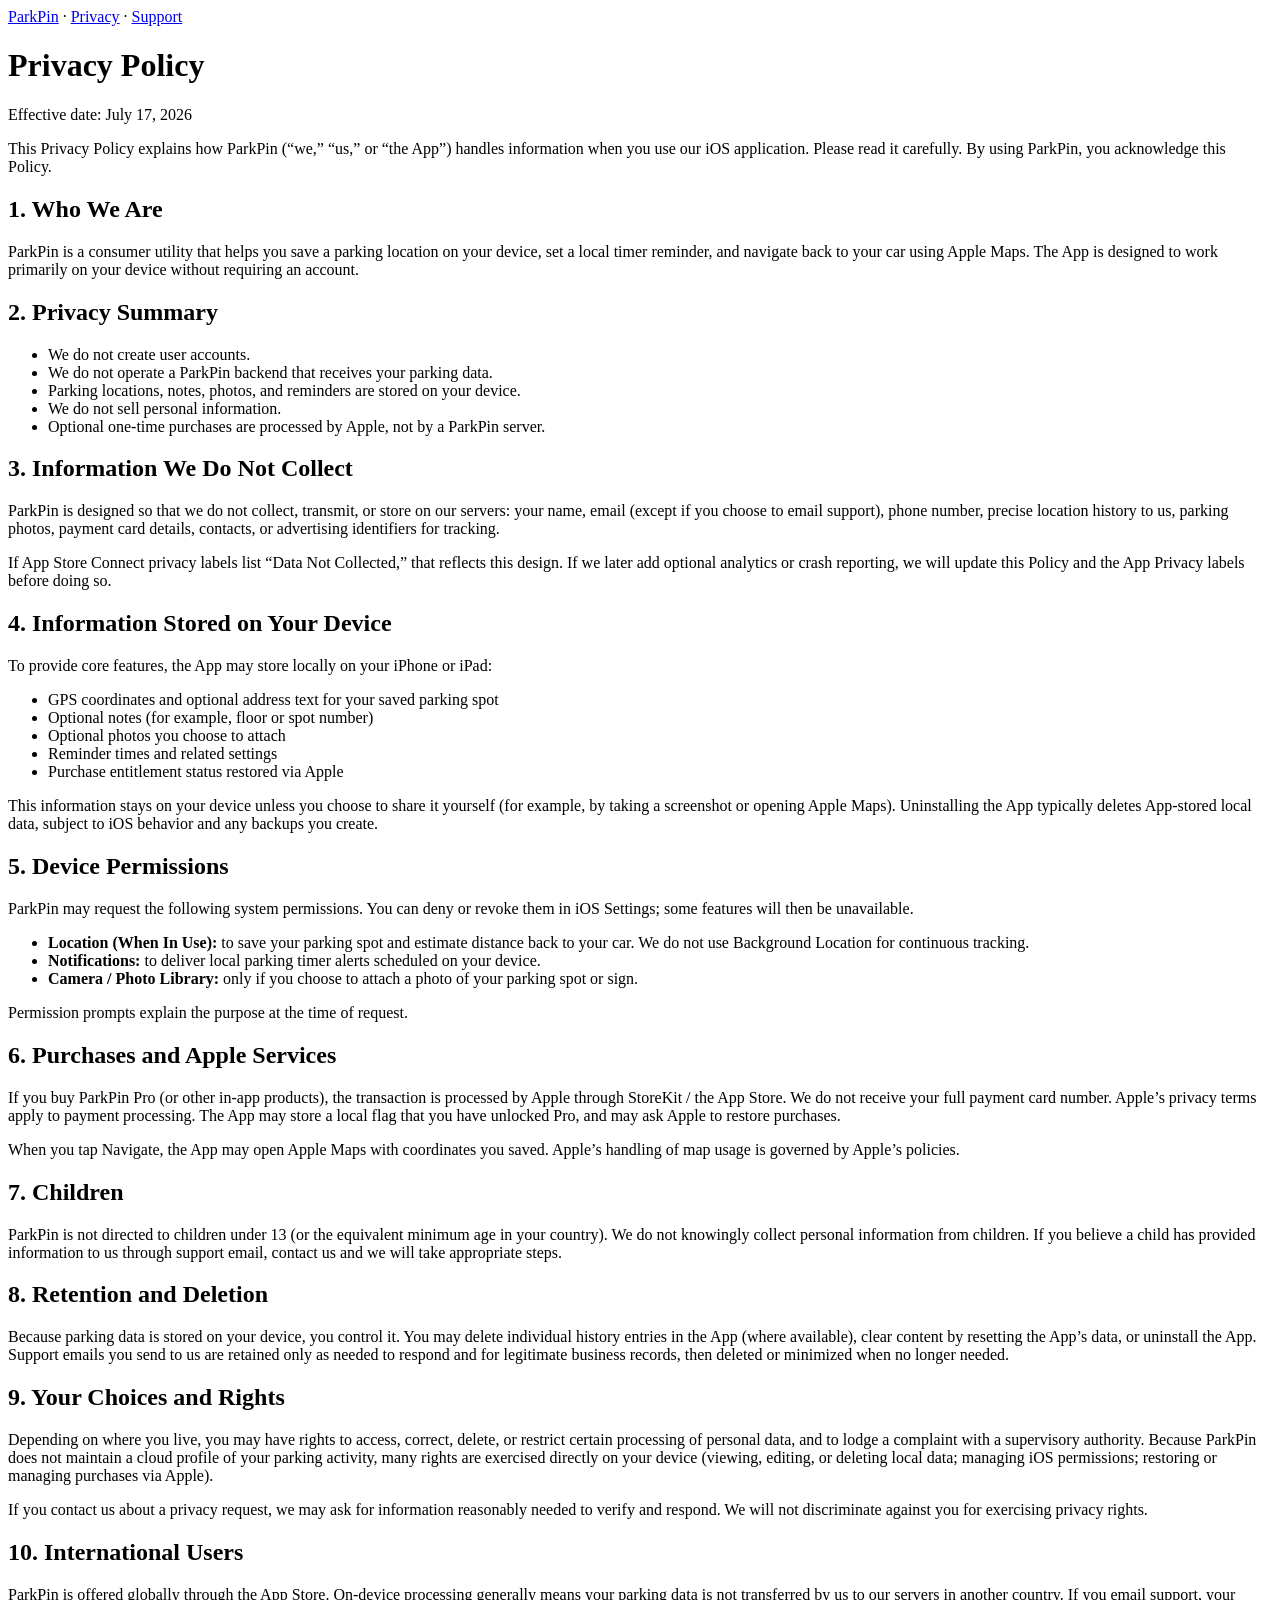
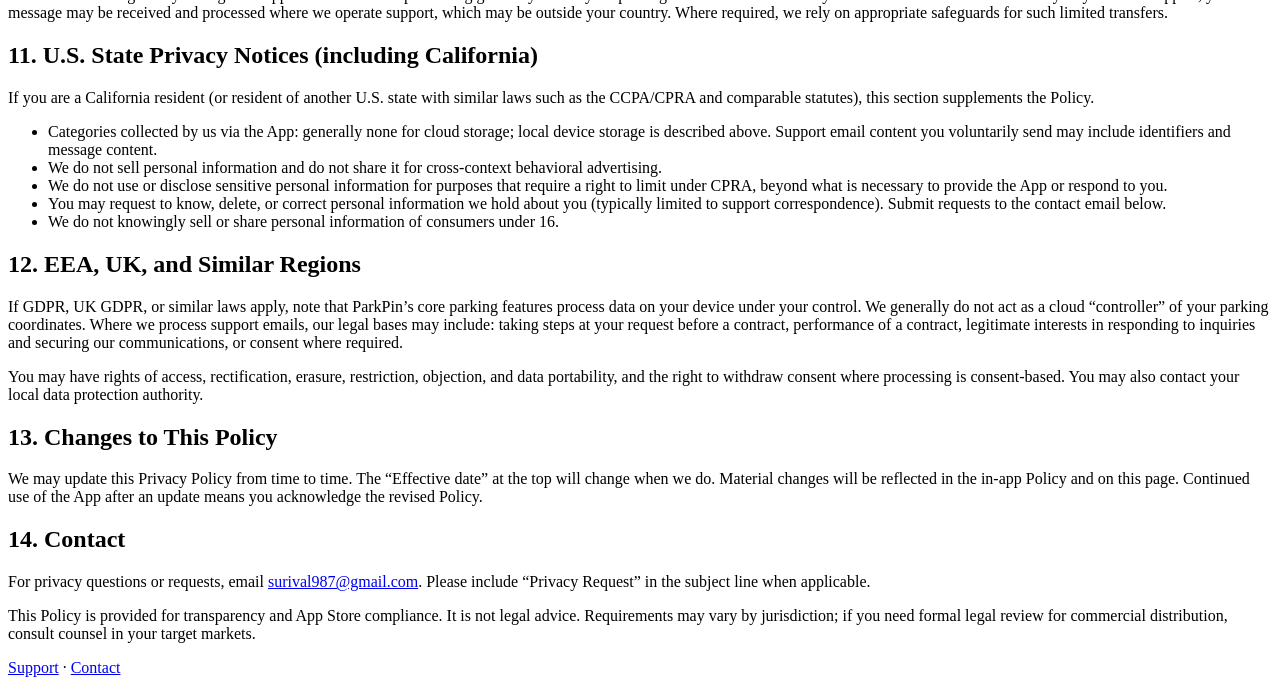
==== privacy.html @ 9cef4dd3 "Add files via upload first commit" ====
<!DOCTYPE html>
<html lang="en">
<head>
  <meta charset="utf-8" />
  <meta name="viewport" content="width=device-width, initial-scale=1" />
  <title>ParkPin — Privacy Policy</title>
  <meta name="description" content="Privacy Policy for ParkPin iOS app. On-device parking data, no account, no ParkPin backend." />
  <link rel="stylesheet" href="styles.css" />
</head>
<body>
  <main class="wrap">
    <nav class="nav">
      <a href="index.html">ParkPin</a>
      <span>·</span>
      <a href="privacy.html" aria-current="page">Privacy</a>
      <span>·</span>
      <a href="support.html">Support</a>
    </nav>

    <h1>Privacy Policy</h1>
    <p class="meta">Effective date: July 17, 2026</p>
    <p>This Privacy Policy explains how ParkPin (“we,” “us,” or “the App”) handles information when you use our iOS application. Please read it carefully. By using ParkPin, you acknowledge this Policy.</p>

    <h2>1. Who We Are</h2>
    <p>ParkPin is a consumer utility that helps you save a parking location on your device, set a local timer reminder, and navigate back to your car using Apple Maps. The App is designed to work primarily on your device without requiring an account.</p>

    <h2>2. Privacy Summary</h2>
    <ul>
      <li>We do not create user accounts.</li>
      <li>We do not operate a ParkPin backend that receives your parking data.</li>
      <li>Parking locations, notes, photos, and reminders are stored on your device.</li>
      <li>We do not sell personal information.</li>
      <li>Optional one-time purchases are processed by Apple, not by a ParkPin server.</li>
    </ul>

    <h2>3. Information We Do Not Collect</h2>
    <p>ParkPin is designed so that we do not collect, transmit, or store on our servers: your name, email (except if you choose to email support), phone number, precise location history to us, parking photos, payment card details, contacts, or advertising identifiers for tracking.</p>
    <p>If App Store Connect privacy labels list “Data Not Collected,” that reflects this design. If we later add optional analytics or crash reporting, we will update this Policy and the App Privacy labels before doing so.</p>

    <h2>4. Information Stored on Your Device</h2>
    <p>To provide core features, the App may store locally on your iPhone or iPad:</p>
    <ul>
      <li>GPS coordinates and optional address text for your saved parking spot</li>
      <li>Optional notes (for example, floor or spot number)</li>
      <li>Optional photos you choose to attach</li>
      <li>Reminder times and related settings</li>
      <li>Purchase entitlement status restored via Apple</li>
    </ul>
    <p>This information stays on your device unless you choose to share it yourself (for example, by taking a screenshot or opening Apple Maps). Uninstalling the App typically deletes App-stored local data, subject to iOS behavior and any backups you create.</p>

    <h2>5. Device Permissions</h2>
    <p>ParkPin may request the following system permissions. You can deny or revoke them in iOS Settings; some features will then be unavailable.</p>
    <ul>
      <li><strong>Location (When In Use):</strong> to save your parking spot and estimate distance back to your car. We do not use Background Location for continuous tracking.</li>
      <li><strong>Notifications:</strong> to deliver local parking timer alerts scheduled on your device.</li>
      <li><strong>Camera / Photo Library:</strong> only if you choose to attach a photo of your parking spot or sign.</li>
    </ul>
    <p>Permission prompts explain the purpose at the time of request.</p>

    <h2>6. Purchases and Apple Services</h2>
    <p>If you buy ParkPin Pro (or other in-app products), the transaction is processed by Apple through StoreKit / the App Store. We do not receive your full payment card number. Apple’s privacy terms apply to payment processing. The App may store a local flag that you have unlocked Pro, and may ask Apple to restore purchases.</p>
    <p>When you tap Navigate, the App may open Apple Maps with coordinates you saved. Apple’s handling of map usage is governed by Apple’s policies.</p>

    <h2>7. Children</h2>
    <p>ParkPin is not directed to children under 13 (or the equivalent minimum age in your country). We do not knowingly collect personal information from children. If you believe a child has provided information to us through support email, contact us and we will take appropriate steps.</p>

    <h2>8. Retention and Deletion</h2>
    <p>Because parking data is stored on your device, you control it. You may delete individual history entries in the App (where available), clear content by resetting the App’s data, or uninstall the App. Support emails you send to us are retained only as needed to respond and for legitimate business records, then deleted or minimized when no longer needed.</p>

    <h2>9. Your Choices and Rights</h2>
    <p>Depending on where you live, you may have rights to access, correct, delete, or restrict certain processing of personal data, and to lodge a complaint with a supervisory authority. Because ParkPin does not maintain a cloud profile of your parking activity, many rights are exercised directly on your device (viewing, editing, or deleting local data; managing iOS permissions; restoring or managing purchases via Apple).</p>
    <p>If you contact us about a privacy request, we may ask for information reasonably needed to verify and respond. We will not discriminate against you for exercising privacy rights.</p>

    <h2>10. International Users</h2>
    <p>ParkPin is offered globally through the App Store. On-device processing generally means your parking data is not transferred by us to our servers in another country. If you email support, your message may be received and processed where we operate support, which may be outside your country. Where required, we rely on appropriate safeguards for such limited transfers.</p>

    <h2>11. U.S. State Privacy Notices (including California)</h2>
    <p>If you are a California resident (or resident of another U.S. state with similar laws such as the CCPA/CPRA and comparable statutes), this section supplements the Policy.</p>
    <ul>
      <li>Categories collected by us via the App: generally none for cloud storage; local device storage is described above. Support email content you voluntarily send may include identifiers and message content.</li>
      <li>We do not sell personal information and do not share it for cross-context behavioral advertising.</li>
      <li>We do not use or disclose sensitive personal information for purposes that require a right to limit under CPRA, beyond what is necessary to provide the App or respond to you.</li>
      <li>You may request to know, delete, or correct personal information we hold about you (typically limited to support correspondence). Submit requests to the contact email below.</li>
      <li>We do not knowingly sell or share personal information of consumers under 16.</li>
    </ul>

    <h2>12. EEA, UK, and Similar Regions</h2>
    <p>If GDPR, UK GDPR, or similar laws apply, note that ParkPin’s core parking features process data on your device under your control. We generally do not act as a cloud “controller” of your parking coordinates. Where we process support emails, our legal bases may include: taking steps at your request before a contract, performance of a contract, legitimate interests in responding to inquiries and securing our communications, or consent where required.</p>
    <p>You may have rights of access, rectification, erasure, restriction, objection, and data portability, and the right to withdraw consent where processing is consent-based. You may also contact your local data protection authority.</p>

    <h2>13. Changes to This Policy</h2>
    <p>We may update this Privacy Policy from time to time. The “Effective date” at the top will change when we do. Material changes will be reflected in the in-app Policy and on this page. Continued use of the App after an update means you acknowledge the revised Policy.</p>

    <h2>14. Contact</h2>
    <p>For privacy questions or requests, email <a href="mailto:surival987@gmail.com">surival987@gmail.com</a>. Please include “Privacy Request” in the subject line when applicable.</p>

    <p class="disclaimer">This Policy is provided for transparency and App Store compliance. It is not legal advice. Requirements may vary by jurisdiction; if you need formal legal review for commercial distribution, consult counsel in your target markets.</p>

    <footer>
      <a href="support.html">Support</a> ·
      <a href="mailto:surival987@gmail.com">Contact</a>
    </footer>
  </main>
</body>
</html>
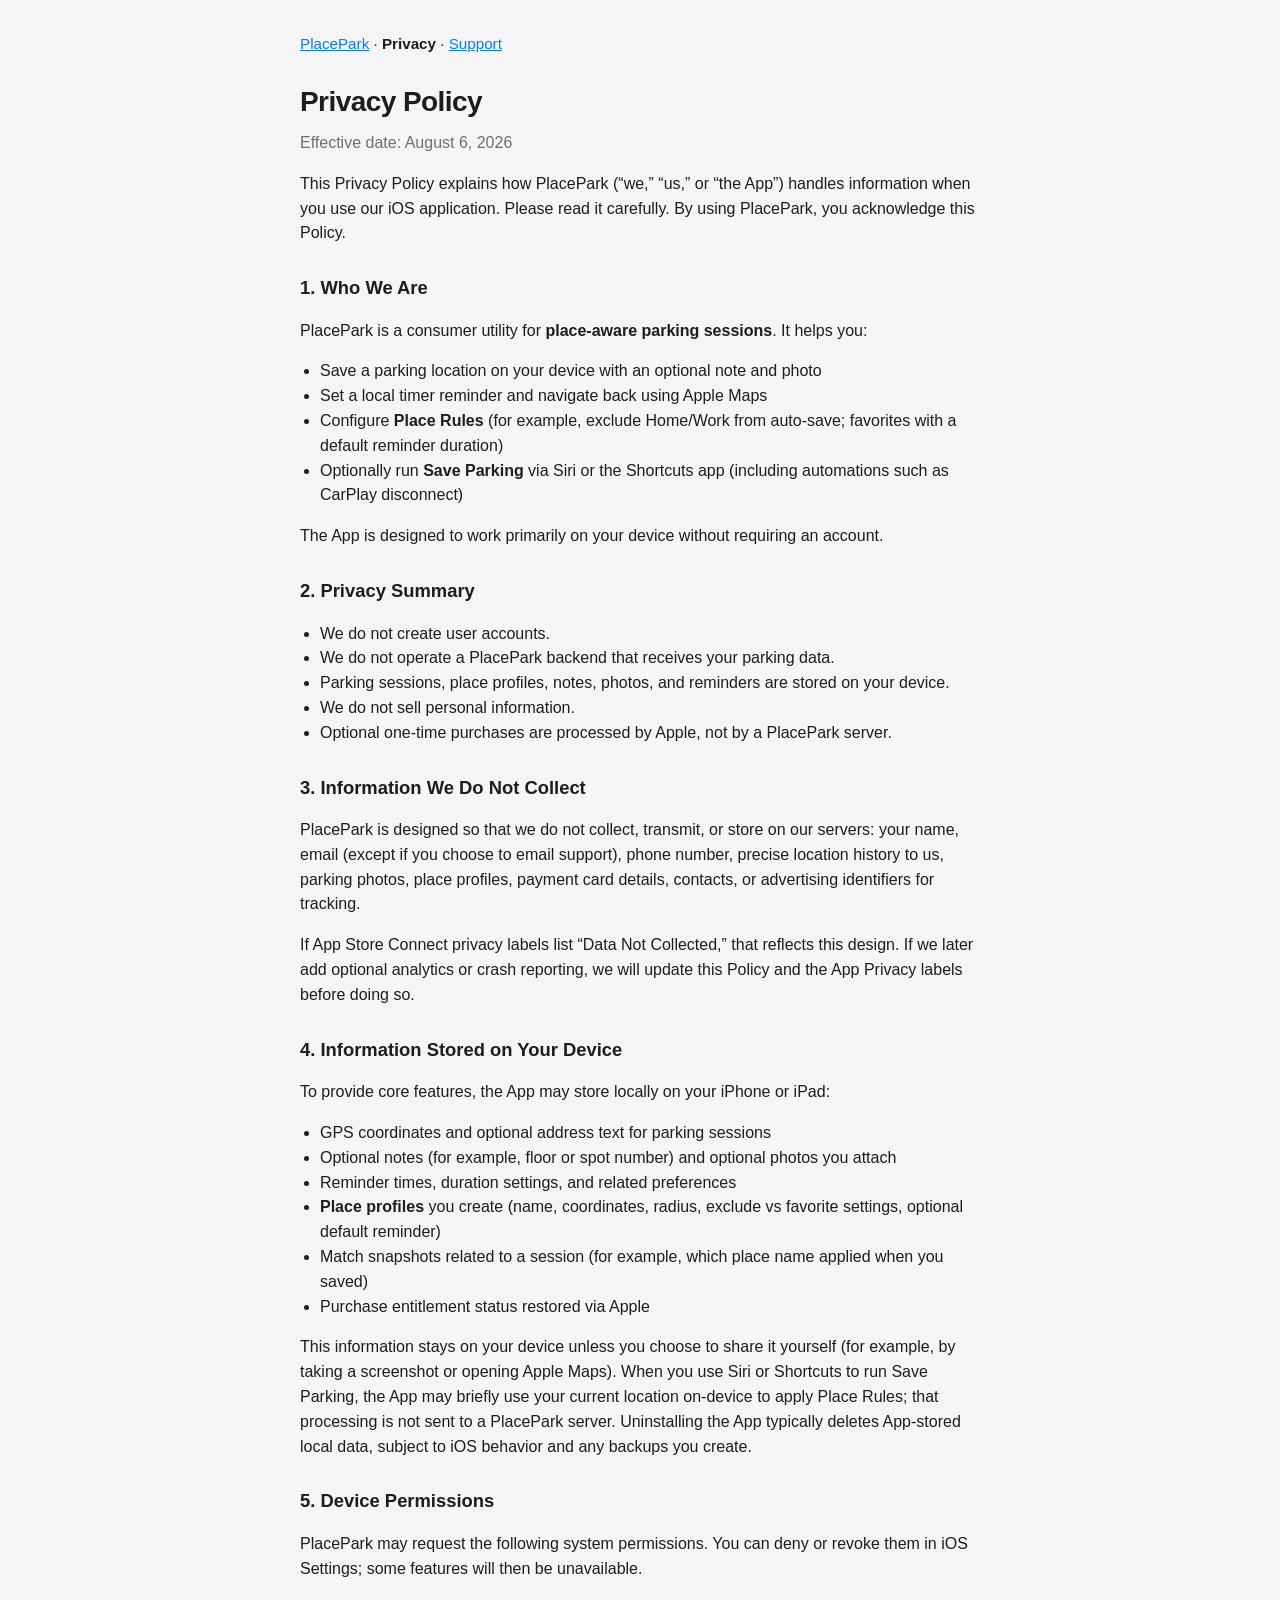
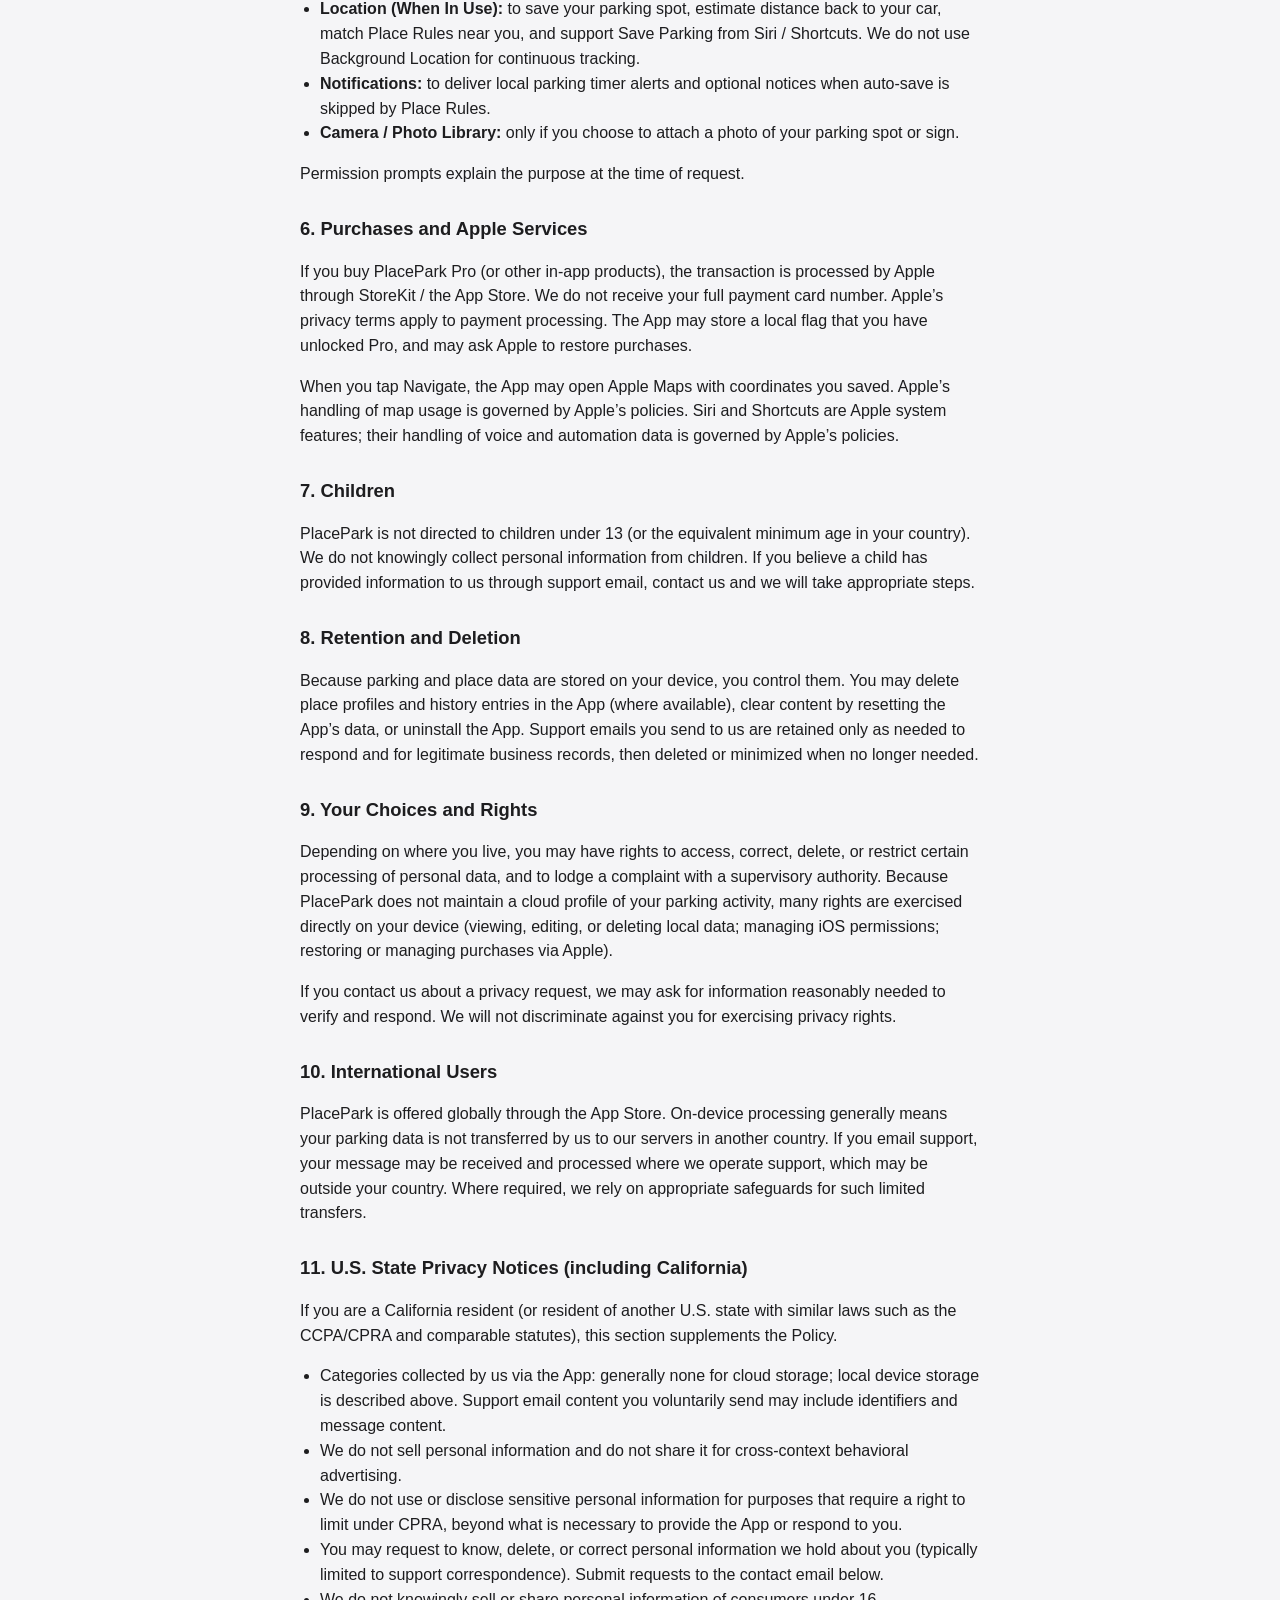
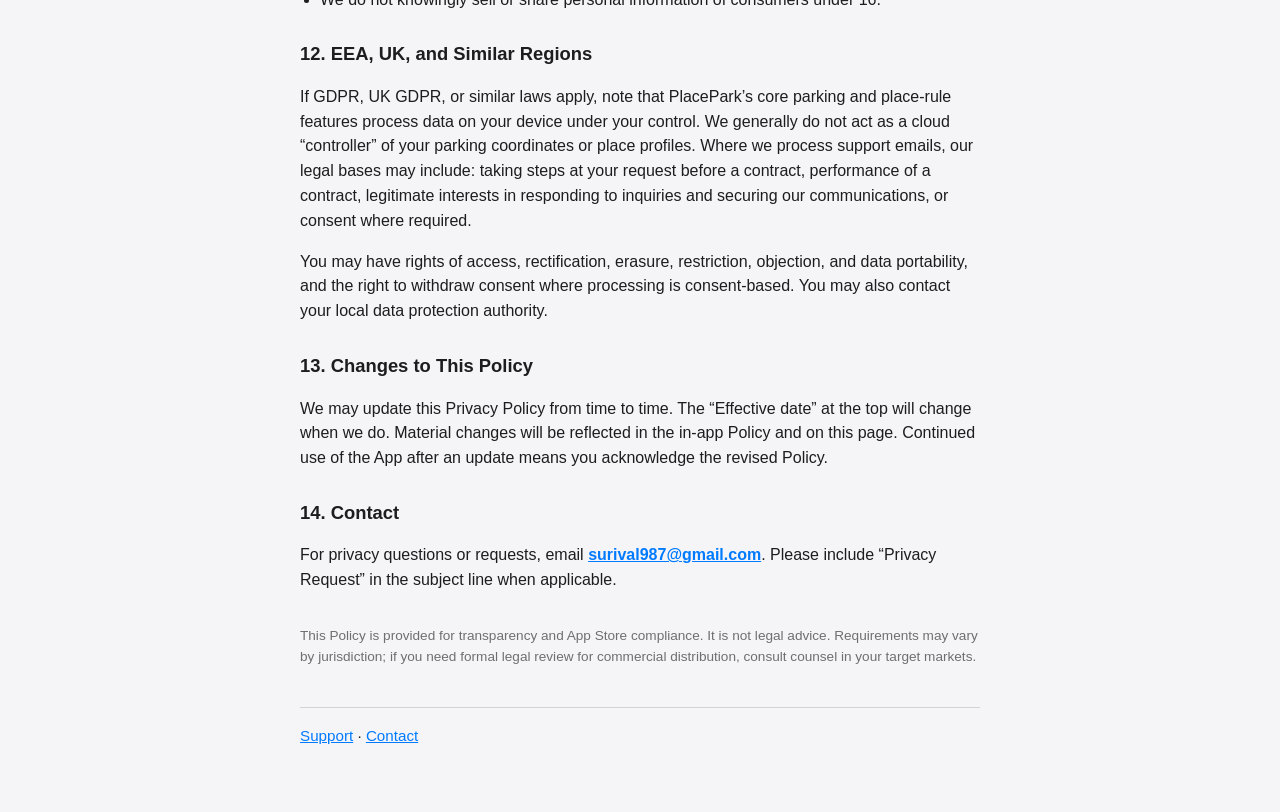
==== commit 3b54011c: "Add files via upload update。new" ====
--- a/privacy.html
+++ b/privacy.html
@@ -3,14 +3,14 @@
 <head>
   <meta charset="utf-8" />
   <meta name="viewport" content="width=device-width, initial-scale=1" />
-  <title>ParkPin — Privacy Policy</title>
-  <meta name="description" content="Privacy Policy for ParkPin iOS app. On-device parking data, no account, no ParkPin backend." />
+  <title>PlacePark — Privacy Policy</title>
+  <meta name="description" content="Privacy Policy for PlacePark iOS app. Place-aware parking sessions, on-device place rules, no account, no PlacePark backend." />
   <link rel="stylesheet" href="styles.css" />
 </head>
 <body>
   <main class="wrap">
     <nav class="nav">
-      <a href="index.html">ParkPin</a>
+      <a href="index.html">PlacePark</a>
       <span>·</span>
       <a href="privacy.html" aria-current="page">Privacy</a>
       <span>·</span>
@@ -18,61 +18,69 @@
     </nav>
 
     <h1>Privacy Policy</h1>
-    <p class="meta">Effective date: July 17, 2026</p>
-    <p>This Privacy Policy explains how ParkPin (“we,” “us,” or “the App”) handles information when you use our iOS application. Please read it carefully. By using ParkPin, you acknowledge this Policy.</p>
+    <p class="meta">Effective date: August 6, 2026</p>
+    <p>This Privacy Policy explains how PlacePark (“we,” “us,” or “the App”) handles information when you use our iOS application. Please read it carefully. By using PlacePark, you acknowledge this Policy.</p>
 
     <h2>1. Who We Are</h2>
-    <p>ParkPin is a consumer utility that helps you save a parking location on your device, set a local timer reminder, and navigate back to your car using Apple Maps. The App is designed to work primarily on your device without requiring an account.</p>
+    <p>PlacePark is a consumer utility for <strong>place-aware parking sessions</strong>. It helps you:</p>
+    <ul>
+      <li>Save a parking location on your device with an optional note and photo</li>
+      <li>Set a local timer reminder and navigate back using Apple Maps</li>
+      <li>Configure <strong>Place Rules</strong> (for example, exclude Home/Work from auto-save; favorites with a default reminder duration)</li>
+      <li>Optionally run <strong>Save Parking</strong> via Siri or the Shortcuts app (including automations such as CarPlay disconnect)</li>
+    </ul>
+    <p>The App is designed to work primarily on your device without requiring an account.</p>
 
     <h2>2. Privacy Summary</h2>
     <ul>
       <li>We do not create user accounts.</li>
-      <li>We do not operate a ParkPin backend that receives your parking data.</li>
-      <li>Parking locations, notes, photos, and reminders are stored on your device.</li>
+      <li>We do not operate a PlacePark backend that receives your parking data.</li>
+      <li>Parking sessions, place profiles, notes, photos, and reminders are stored on your device.</li>
       <li>We do not sell personal information.</li>
-      <li>Optional one-time purchases are processed by Apple, not by a ParkPin server.</li>
+      <li>Optional one-time purchases are processed by Apple, not by a PlacePark server.</li>
     </ul>
 
     <h2>3. Information We Do Not Collect</h2>
-    <p>ParkPin is designed so that we do not collect, transmit, or store on our servers: your name, email (except if you choose to email support), phone number, precise location history to us, parking photos, payment card details, contacts, or advertising identifiers for tracking.</p>
+    <p>PlacePark is designed so that we do not collect, transmit, or store on our servers: your name, email (except if you choose to email support), phone number, precise location history to us, parking photos, place profiles, payment card details, contacts, or advertising identifiers for tracking.</p>
     <p>If App Store Connect privacy labels list “Data Not Collected,” that reflects this design. If we later add optional analytics or crash reporting, we will update this Policy and the App Privacy labels before doing so.</p>
 
     <h2>4. Information Stored on Your Device</h2>
     <p>To provide core features, the App may store locally on your iPhone or iPad:</p>
     <ul>
-      <li>GPS coordinates and optional address text for your saved parking spot</li>
-      <li>Optional notes (for example, floor or spot number)</li>
-      <li>Optional photos you choose to attach</li>
-      <li>Reminder times and related settings</li>
+      <li>GPS coordinates and optional address text for parking sessions</li>
+      <li>Optional notes (for example, floor or spot number) and optional photos you attach</li>
+      <li>Reminder times, duration settings, and related preferences</li>
+      <li><strong>Place profiles</strong> you create (name, coordinates, radius, exclude vs favorite settings, optional default reminder)</li>
+      <li>Match snapshots related to a session (for example, which place name applied when you saved)</li>
       <li>Purchase entitlement status restored via Apple</li>
     </ul>
-    <p>This information stays on your device unless you choose to share it yourself (for example, by taking a screenshot or opening Apple Maps). Uninstalling the App typically deletes App-stored local data, subject to iOS behavior and any backups you create.</p>
+    <p>This information stays on your device unless you choose to share it yourself (for example, by taking a screenshot or opening Apple Maps). When you use Siri or Shortcuts to run Save Parking, the App may briefly use your current location on-device to apply Place Rules; that processing is not sent to a PlacePark server. Uninstalling the App typically deletes App-stored local data, subject to iOS behavior and any backups you create.</p>
 
     <h2>5. Device Permissions</h2>
-    <p>ParkPin may request the following system permissions. You can deny or revoke them in iOS Settings; some features will then be unavailable.</p>
+    <p>PlacePark may request the following system permissions. You can deny or revoke them in iOS Settings; some features will then be unavailable.</p>
     <ul>
-      <li><strong>Location (When In Use):</strong> to save your parking spot and estimate distance back to your car. We do not use Background Location for continuous tracking.</li>
-      <li><strong>Notifications:</strong> to deliver local parking timer alerts scheduled on your device.</li>
+      <li><strong>Location (When In Use):</strong> to save your parking spot, estimate distance back to your car, match Place Rules near you, and support Save Parking from Siri / Shortcuts. We do not use Background Location for continuous tracking.</li>
+      <li><strong>Notifications:</strong> to deliver local parking timer alerts and optional notices when auto-save is skipped by Place Rules.</li>
       <li><strong>Camera / Photo Library:</strong> only if you choose to attach a photo of your parking spot or sign.</li>
     </ul>
     <p>Permission prompts explain the purpose at the time of request.</p>
 
     <h2>6. Purchases and Apple Services</h2>
-    <p>If you buy ParkPin Pro (or other in-app products), the transaction is processed by Apple through StoreKit / the App Store. We do not receive your full payment card number. Apple’s privacy terms apply to payment processing. The App may store a local flag that you have unlocked Pro, and may ask Apple to restore purchases.</p>
-    <p>When you tap Navigate, the App may open Apple Maps with coordinates you saved. Apple’s handling of map usage is governed by Apple’s policies.</p>
+    <p>If you buy PlacePark Pro (or other in-app products), the transaction is processed by Apple through StoreKit / the App Store. We do not receive your full payment card number. Apple’s privacy terms apply to payment processing. The App may store a local flag that you have unlocked Pro, and may ask Apple to restore purchases.</p>
+    <p>When you tap Navigate, the App may open Apple Maps with coordinates you saved. Apple’s handling of map usage is governed by Apple’s policies. Siri and Shortcuts are Apple system features; their handling of voice and automation data is governed by Apple’s policies.</p>
 
     <h2>7. Children</h2>
-    <p>ParkPin is not directed to children under 13 (or the equivalent minimum age in your country). We do not knowingly collect personal information from children. If you believe a child has provided information to us through support email, contact us and we will take appropriate steps.</p>
+    <p>PlacePark is not directed to children under 13 (or the equivalent minimum age in your country). We do not knowingly collect personal information from children. If you believe a child has provided information to us through support email, contact us and we will take appropriate steps.</p>
 
     <h2>8. Retention and Deletion</h2>
-    <p>Because parking data is stored on your device, you control it. You may delete individual history entries in the App (where available), clear content by resetting the App’s data, or uninstall the App. Support emails you send to us are retained only as needed to respond and for legitimate business records, then deleted or minimized when no longer needed.</p>
+    <p>Because parking and place data are stored on your device, you control them. You may delete place profiles and history entries in the App (where available), clear content by resetting the App’s data, or uninstall the App. Support emails you send to us are retained only as needed to respond and for legitimate business records, then deleted or minimized when no longer needed.</p>
 
     <h2>9. Your Choices and Rights</h2>
-    <p>Depending on where you live, you may have rights to access, correct, delete, or restrict certain processing of personal data, and to lodge a complaint with a supervisory authority. Because ParkPin does not maintain a cloud profile of your parking activity, many rights are exercised directly on your device (viewing, editing, or deleting local data; managing iOS permissions; restoring or managing purchases via Apple).</p>
+    <p>Depending on where you live, you may have rights to access, correct, delete, or restrict certain processing of personal data, and to lodge a complaint with a supervisory authority. Because PlacePark does not maintain a cloud profile of your parking activity, many rights are exercised directly on your device (viewing, editing, or deleting local data; managing iOS permissions; restoring or managing purchases via Apple).</p>
     <p>If you contact us about a privacy request, we may ask for information reasonably needed to verify and respond. We will not discriminate against you for exercising privacy rights.</p>
 
     <h2>10. International Users</h2>
-    <p>ParkPin is offered globally through the App Store. On-device processing generally means your parking data is not transferred by us to our servers in another country. If you email support, your message may be received and processed where we operate support, which may be outside your country. Where required, we rely on appropriate safeguards for such limited transfers.</p>
+    <p>PlacePark is offered globally through the App Store. On-device processing generally means your parking data is not transferred by us to our servers in another country. If you email support, your message may be received and processed where we operate support, which may be outside your country. Where required, we rely on appropriate safeguards for such limited transfers.</p>
 
     <h2>11. U.S. State Privacy Notices (including California)</h2>
     <p>If you are a California resident (or resident of another U.S. state with similar laws such as the CCPA/CPRA and comparable statutes), this section supplements the Policy.</p>
@@ -85,14 +93,14 @@
     </ul>
 
     <h2>12. EEA, UK, and Similar Regions</h2>
-    <p>If GDPR, UK GDPR, or similar laws apply, note that ParkPin’s core parking features process data on your device under your control. We generally do not act as a cloud “controller” of your parking coordinates. Where we process support emails, our legal bases may include: taking steps at your request before a contract, performance of a contract, legitimate interests in responding to inquiries and securing our communications, or consent where required.</p>
+    <p>If GDPR, UK GDPR, or similar laws apply, note that PlacePark’s core parking and place-rule features process data on your device under your control. We generally do not act as a cloud “controller” of your parking coordinates or place profiles. Where we process support emails, our legal bases may include: taking steps at your request before a contract, performance of a contract, legitimate interests in responding to inquiries and securing our communications, or consent where required.</p>
     <p>You may have rights of access, rectification, erasure, restriction, objection, and data portability, and the right to withdraw consent where processing is consent-based. You may also contact your local data protection authority.</p>
 
     <h2>13. Changes to This Policy</h2>
     <p>We may update this Privacy Policy from time to time. The “Effective date” at the top will change when we do. Material changes will be reflected in the in-app Policy and on this page. Continued use of the App after an update means you acknowledge the revised Policy.</p>
 
     <h2>14. Contact</h2>
-    <p>For privacy questions or requests, email <a href="mailto:surival987@gmail.com">surival987@gmail.com</a>. Please include “Privacy Request” in the subject line when applicable.</p>
+    <p>For privacy questions or requests, email <a href="mailto:surival987@gmail.com"><strong>surival987@gmail.com</strong></a>. Please include “Privacy Request” in the subject line when applicable.</p>
 
     <p class="disclaimer">This Policy is provided for transparency and App Store compliance. It is not legal advice. Requirements may vary by jurisdiction; if you need formal legal review for commercial distribution, consult counsel in your target markets.</p>
 
--- a/styles.css
+++ b/styles.css
@@ -0,0 +1,108 @@
+:root {
+  color-scheme: light dark;
+  --bg: #f5f5f7;
+  --fg: #1d1d1f;
+  --muted: #6e6e73;
+  --link: #007aff;
+  --card: #ffffff;
+  --border: #d2d2d7;
+  font-family: -apple-system, BlinkMacSystemFont, "Segoe UI", Roboto, Helvetica, Arial, sans-serif;
+}
+
+@media (prefers-color-scheme: dark) {
+  :root {
+    --bg: #000000;
+    --fg: #f5f5f7;
+    --muted: #a1a1a6;
+    --link: #0a84ff;
+    --card: #1c1c1e;
+    --border: #38383a;
+  }
+}
+
+* { box-sizing: border-box; }
+
+body {
+  margin: 0;
+  background: var(--bg);
+  color: var(--fg);
+  line-height: 1.55;
+}
+
+.wrap {
+  max-width: 720px;
+  margin: 0 auto;
+  padding: 32px 20px 64px;
+}
+
+.nav {
+  margin-bottom: 24px;
+  font-size: 0.95rem;
+}
+
+.nav a[aria-current="page"] {
+  font-weight: 600;
+  text-decoration: none;
+  color: var(--fg);
+}
+
+a { color: var(--link); }
+
+h1 {
+  font-size: 1.75rem;
+  letter-spacing: -0.02em;
+  margin: 0 0 8px;
+}
+
+h2 {
+  font-size: 1.15rem;
+  margin-top: 1.75rem;
+  margin-bottom: 0.5rem;
+}
+
+h3 {
+  font-size: 1.05rem;
+  margin-top: 1.25rem;
+  margin-bottom: 0.35rem;
+}
+
+.meta {
+  color: var(--muted);
+  margin-top: 0;
+}
+
+ul, ol { padding-left: 1.25rem; }
+
+.links {
+  list-style: none;
+  padding: 0;
+}
+
+.links li {
+  margin: 12px 0;
+  padding: 14px 16px;
+  background: var(--card);
+  border: 1px solid var(--border);
+  border-radius: 12px;
+}
+
+.disclaimer {
+  font-size: 0.85rem;
+  color: var(--muted);
+  margin-top: 2rem;
+}
+
+footer {
+  margin-top: 2.5rem;
+  padding-top: 1rem;
+  border-top: 1px solid var(--border);
+  font-size: 0.95rem;
+}
+
+code {
+  font-size: 0.9em;
+  background: var(--card);
+  border: 1px solid var(--border);
+  border-radius: 4px;
+  padding: 0.1em 0.35em;
+}
